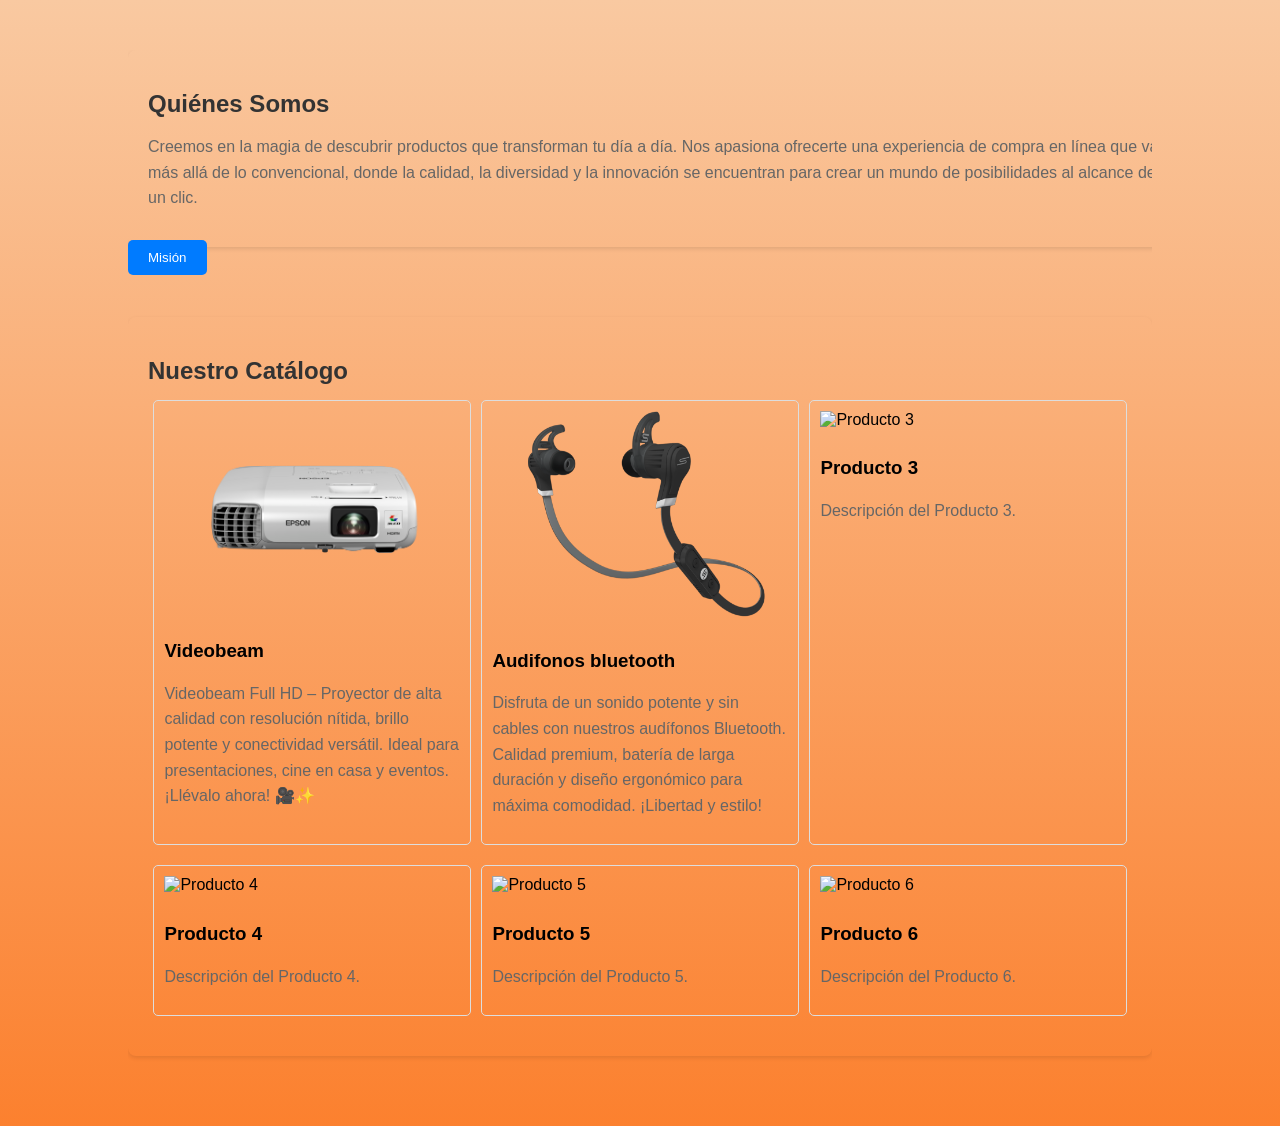
==== index.html @ ae8dfe68 "Corrección en el nombre html" ====
<!DOCTYPE html>
<html lang="es">
<head>
    <meta charset="UTF-8">
    <meta name="viewport" content="width=device-width, initial-scale=1.0">
    <title>ZachixCo</title>
<link rel="stylesheet" href="style.css">
</head>
<body>

    <div class="container">
        <button id="toggleButton">Misión</button>
        <div class="slider">
            <section class="quienes-somos">
                <h2>Quiénes Somos</h2>
                <p> Creemos en la magia de descubrir productos que transforman tu día a día. Nos apasiona ofrecerte una experiencia de compra en línea que va más allá de lo convencional, donde la calidad, la diversidad y la innovación se encuentran para crear un mundo de posibilidades al alcance de un clic.</p>
            </section>
            <section class="mision">
                <h2>Nuestra Misión</h2>
                <p>Nuestra misión es ofrecer productos innovadores, accesibles y de alta calidad que mejoren la vida de nuestros clientes. Nos enfocamos en brindar una experiencia de compra fácil, segura y rápida, asegurando satisfacción total a través de un servicio personalizado y una logística eficiente.</p>
            </section>
            <section class="vision">
                <h2>Nuestra Visión</h2>
                <p>Nuestra Visión es ser la tienda en línea de referencia en Bogotá y la región, destacándonos por la calidad, variedad y accesibilidad de nuestros productos. Buscamos consolidarnos como la opción preferida de los consumidores locales, ofreciendo un servicio confiable, entregas rápidas y una experiencia de compra excepcional.</p>
            </section>
        </div>


        <section class="catalogo">
            <h2>Nuestro Catálogo</h2>
            <div class="productos">
              <div class="producto">
                <img src="Imagenes/videobeam.png" alt="Producto 1">
                <h3>Videobeam</h3>
                <p>Videobeam Full HD – Proyector de alta calidad con resolución nítida, 
                brillo potente y conectividad versátil. Ideal para presentaciones,
                cine en casa y eventos. ¡Llévalo ahora! 🎥✨
                </p>
              </div>
              <div class="producto">
                <img src="Imagenes/audifonos.png" alt="Producto 2">
                <h3>Audifonos bluetooth</h3>
                <p>Disfruta de un sonido potente y sin cables con nuestros audífonos Bluetooth. 
                Calidad premium, batería de larga duración y diseño ergonómico para máxima comodidad.
                ¡Libertad y estilo!</p>
              </div>
              <div class="producto">
                <img src="producto3.jpg" alt="Producto 3">
                <h3>Producto 3</h3>
                <p>Descripción del Producto 3.</p>
                </div>
                <div class="producto">
                    <img src="producto4.jpg" alt="Producto 4">
                    <h3>Producto 4</h3>
                    <p>Descripción del Producto 4.</p>
                  </div>
                  <div class="producto">
                    <img src="producto5.jpg" alt="Producto 5">
                    <h3>Producto 5</h3>
                    <p>Descripción del Producto 5.</p>
                  </div>
                  <div class="producto">
                    <img src="producto6.jpg" alt="Producto 6">
                    <h3>Producto 6</h3>
                    <p>Descripción del Producto 6.</p>
    </div>
    <script src="script.js"></script>
    </body>
</html>
---- style.css ----
body {
    font-family: sans-serif;
    font-size: auto;
    margin: 0;
    padding: 0;
    background: linear-gradient(rgb(249, 201, 161), rgba(251, 102, 3, 0.826));
    background-repeat: no-repeat;
}

.container {
    width: 80%;
    margin: 50px auto;
    overflow: hidden;
    
}
section {
    padding: 20px;
    margin-bottom: 20px;
    border-radius: 8px;
    box-shadow: 0 2px 4px rgba(0, 0, 0, 0.1);
}

h2 {
    color: #333;
    margin-bottom: 15px;
}
.slider {
    display: flex;
    transition: transform 0.5s ease-in-out;
}

.slider section {
    min-width: 100%;
    margin-bottom: 0px;
}

h2 {
    color: #333;
    margin-bottom: 15px;
}

p {
    color: #666;
    line-height: 1.6;
}

button {
    margin-top: 190px;
    padding: 10px 20px;
    background-color: #007bff;
    color: #fff;
    border: none;
    cursor: pointer;
    border-radius: 5px;
    position: absolute;
}

.catalogo {
    text-align: left;
    margin-top: 70px;
  }
  
  .productos {
    display: flex;
    flex-wrap: wrap;
    justify-content: space-around;
  }
  
  .producto {
    width: 30%;
    margin-bottom: 20px;
    padding: 10px;
    border: 1px solid #ddd;
    border-radius: 5px;
  }
  
  .producto img {
    width: 100%;
    height: auto;
    margin-bottom: 10px;
  }
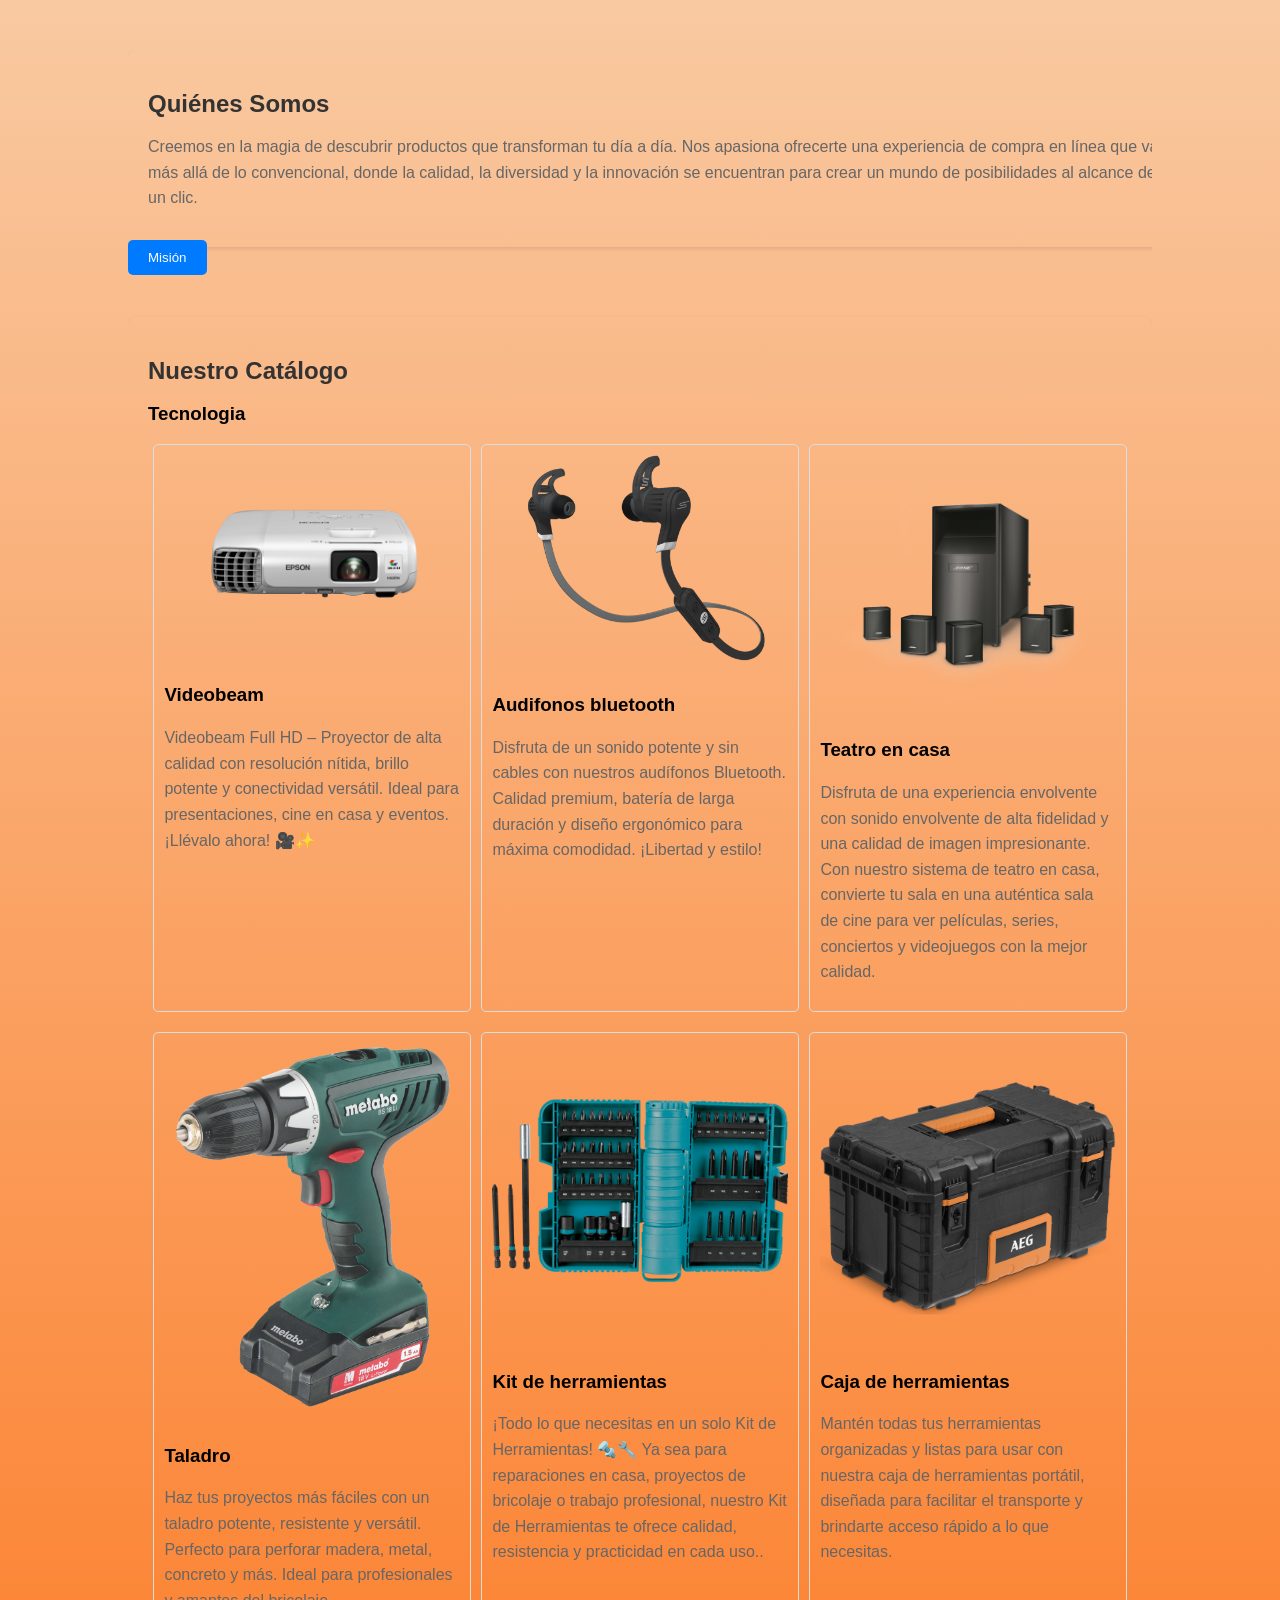
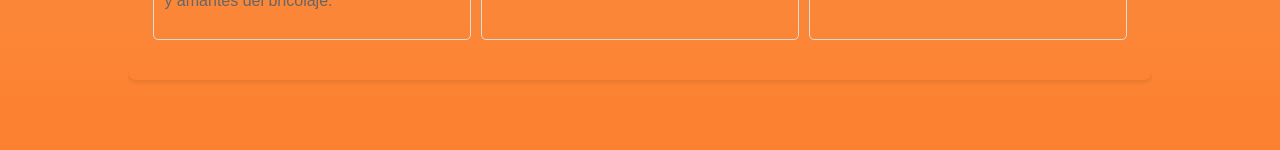
==== commit 1a10064e: "Se completa el portafolio" ====
--- a/index.html
+++ b/index.html
@@ -24,18 +24,16 @@
                 <p>Nuestra Visión es ser la tienda en línea de referencia en Bogotá y la región, destacándonos por la calidad, variedad y accesibilidad de nuestros productos. Buscamos consolidarnos como la opción preferida de los consumidores locales, ofreciendo un servicio confiable, entregas rápidas y una experiencia de compra excepcional.</p>
             </section>
         </div>
-
-
         <section class="catalogo">
             <h2>Nuestro Catálogo</h2>
+            <h3>Tecnologia</h3>
             <div class="productos">
               <div class="producto">
                 <img src="Imagenes/videobeam.png" alt="Producto 1">
                 <h3>Videobeam</h3>
                 <p>Videobeam Full HD – Proyector de alta calidad con resolución nítida, 
                 brillo potente y conectividad versátil. Ideal para presentaciones,
-                cine en casa y eventos. ¡Llévalo ahora! 🎥✨
-                </p>
+                cine en casa y eventos. ¡Llévalo ahora! 🎥✨</p>
               </div>
               <div class="producto">
                 <img src="Imagenes/audifonos.png" alt="Producto 2">
@@ -45,25 +43,27 @@
                 ¡Libertad y estilo!</p>
               </div>
               <div class="producto">
-                <img src="producto3.jpg" alt="Producto 3">
-                <h3>Producto 3</h3>
-                <p>Descripción del Producto 3.</p>
+                <img src="Imagenes/teatro.png" alt="Producto 3">
+                <h3>Teatro en casa</h3>
+                <p>Disfruta de una experiencia envolvente con sonido envolvente de alta fidelidad y una calidad de imagen impresionante. Con nuestro sistema de teatro en casa, convierte tu sala en una auténtica sala de cine para ver películas, series, conciertos y videojuegos con la mejor calidad.</p>
                 </div>
                 <div class="producto">
-                    <img src="producto4.jpg" alt="Producto 4">
-                    <h3>Producto 4</h3>
-                    <p>Descripción del Producto 4.</p>
+                  <img src="Imagenes/Taladro.png" alt="Producto 4">
+                    <h3>Taladro</h3>
+                    <p>Haz tus proyectos más fáciles con un taladro potente, resistente y versátil. Perfecto para perforar madera, metal, concreto y más. Ideal para profesionales y amantes del bricolaje.</p>
                   </div>
                   <div class="producto">
-                    <img src="producto5.jpg" alt="Producto 5">
-                    <h3>Producto 5</h3>
-                    <p>Descripción del Producto 5.</p>
+                    <img src="Imagenes/Kit de herramientas.png" alt="Producto 5">
+                    <h3>Kit de herramientas</h3>
+                    <p>¡Todo lo que necesitas en un solo Kit de Herramientas! 🔩🔧
+                      Ya sea para reparaciones en casa, proyectos de bricolaje o trabajo profesional, nuestro Kit de Herramientas te ofrece calidad, resistencia y practicidad en cada uso..</p>
                   </div>
                   <div class="producto">
-                    <img src="producto6.jpg" alt="Producto 6">
-                    <h3>Producto 6</h3>
-                    <p>Descripción del Producto 6.</p>
-    </div>
+                    <img src="Imagenes/caja de herramientas.png" alt="Producto 6">
+                    <h3>Caja de herramientas</h3>
+                    <p>Mantén todas tus herramientas organizadas y listas para usar con nuestra caja de herramientas portátil, diseñada para facilitar el transporte y brindarte acceso rápido a lo que necesitas.</p>
+                    </div>
+                    </section>
     <script src="script.js"></script>
     </body>
 </html>
--- a/style.css
+++ b/style.css
@@ -65,7 +65,7 @@
     flex-wrap: wrap;
     justify-content: space-around;
   }
-  
+ 
   .producto {
     width: 30%;
     margin-bottom: 20px;
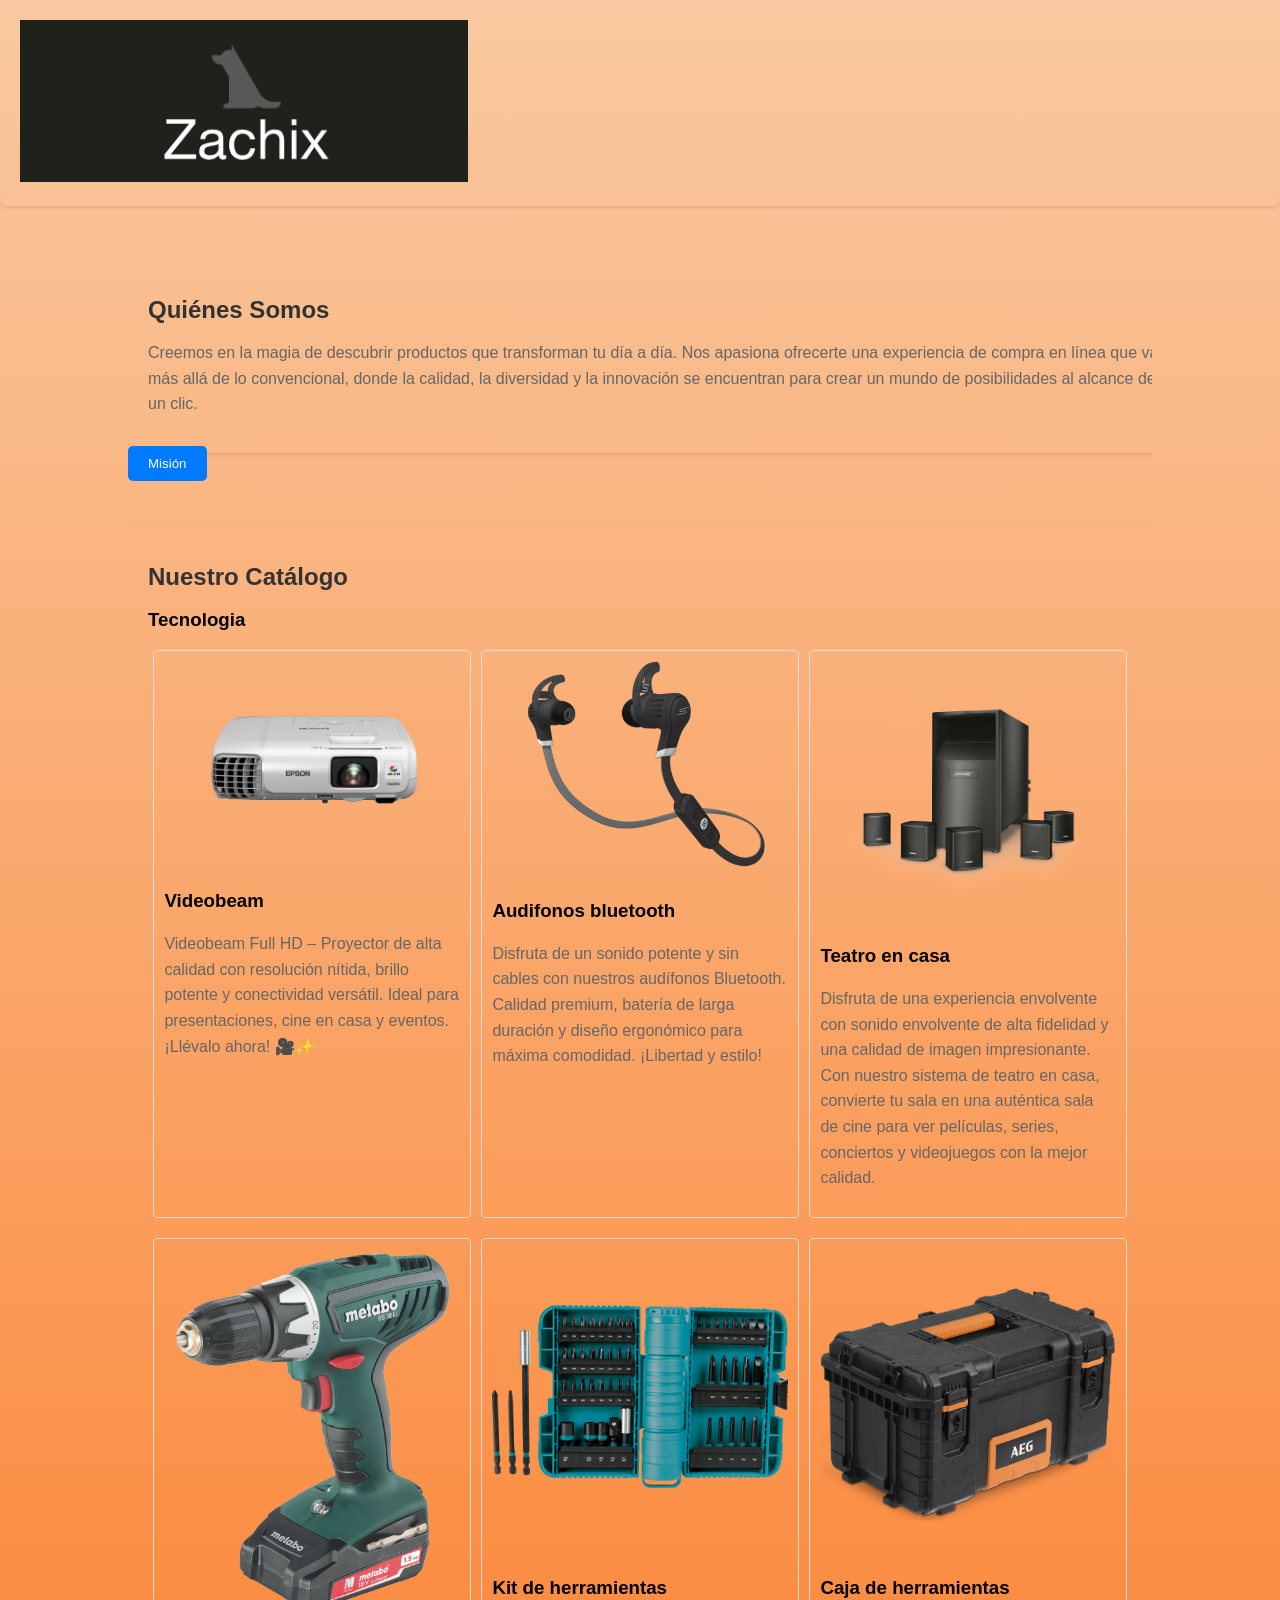
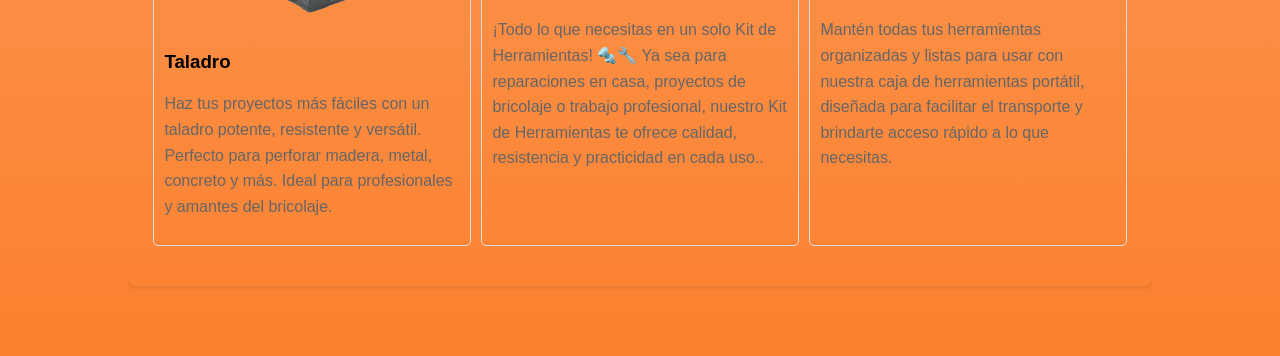
==== commit 76eba388: "Se añade favicon al portafolio" ====
--- a/index.html
+++ b/index.html
@@ -3,11 +3,16 @@
 <head>
     <meta charset="UTF-8">
     <meta name="viewport" content="width=device-width, initial-scale=1.0">
+    <link rel="icon" type="image/png" href="Imagenes/perro.png">
     <title>ZachixCo</title>
 <link rel="stylesheet" href="style.css">
 </head>
 <body>
-
+<div>
+  <section>
+  <img src="Imagenes/zachix.PNG" alt="">
+</section>
+</div>
     <div class="container">
         <button id="toggleButton">Misión</button>
         <div class="slider">
